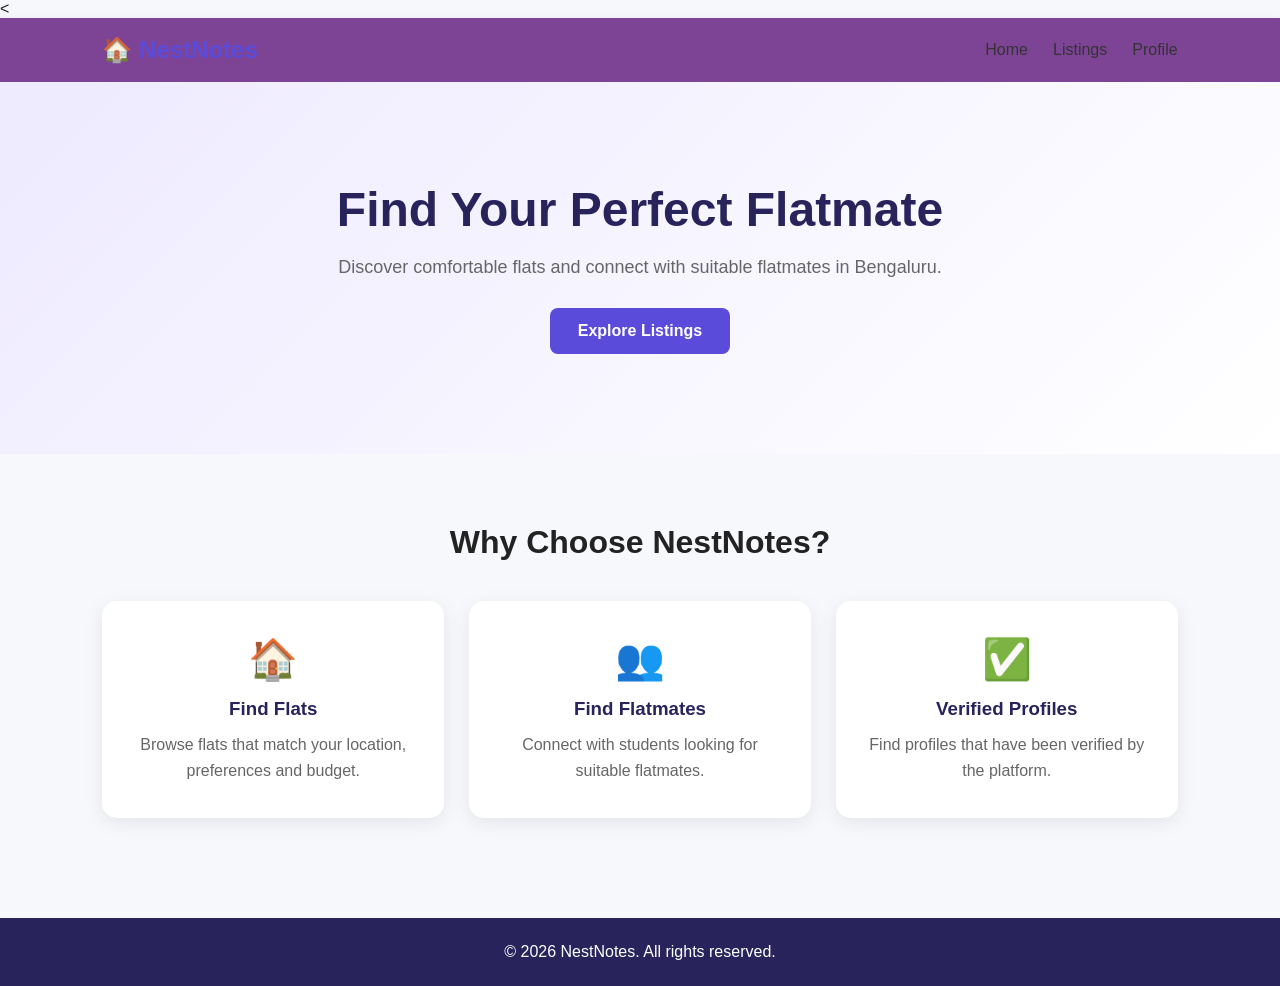
==== index.html @ 0d3398cb "feat: complete NestNotes week 2 backend" ====
<<!DOCTYPE html>
<html lang="en">

<head>
    <meta charset="UTF-8">
    <meta name="viewport" content="width=device-width, initial-scale=1.0">

    <title>NestNotes - Find Your Perfect Flatmate</title>

    <link rel="stylesheet" href="styles.css">
</head>

<body>

    <!-- Navigation -->
    <nav class="navbar">

        <div class="logo">
            🏠 NestNotes
        </div>

        <ul class="nav-links">
            <li><a href="index.html">Home</a></li>
            <li><a href="#">Listings</a></li>
            <li><a href="#">Profile</a></li>
        </ul>

    </nav>


    <!-- Hero Section -->
    <section class="hero">

        <h1>Find Your Perfect Flatmate</h1>

        <p>
            Discover comfortable flats and connect with suitable
            flatmates in Bengaluru.
        </p>

        <a href="#" class="btn">
            Explore Listings
        </a>

    </section>


    <!-- Features -->
    <section class="features">

        <h2>Why Choose NestNotes?</h2>

        <div class="feature-container">

            <div class="card">
                <div class="icon">🏠</div>

                <h3>Find Flats</h3>

                <p>
                    Browse flats that match your location,
                    preferences and budget.
                </p>
            </div>


            <div class="card">
                <div class="icon">👥</div>

                <h3>Find Flatmates</h3>

                <p>
                    Connect with students looking for
                    suitable flatmates.
                </p>
            </div>


            <div class="card">
                <div class="icon">✅</div>

                <h3>Verified Profiles</h3>

                <p>
                    Find profiles that have been verified
                    by the platform.
                </p>
            </div>

        </div>

    </section>


    <!-- Footer -->
    <footer>

        <p>
            © 2026 NestNotes. All rights reserved.
        </p>

    </footer>

</body>

</html>
---- styles.css ----
* {
    margin: 0;
    padding: 0;
    box-sizing: border-box;
}

body {
    font-family: Arial, sans-serif;
    background: #f7f8fc;
    color: #222;
}

/* Navbar */

.navbar {
    display: flex;
    justify-content: space-between;
    align-items: center;
    padding: 18px 8%;
    background: rgb(125, 68, 150);
    box-shadow: 0 2px 10px rgba(0, 0, 0, 0.08);
}

.logo {
    font-size: 24px;
    font-weight: bold;
    color: #5b4bdb;
}

.nav-links {
    display: flex;
    gap: 25px;
    list-style: none;
}

.nav-links a {
    text-decoration: none;
    color: #333;
    font-weight: 500;
}

.nav-links a:hover {
    color: #5b4bdb;
}

/* Hero */

.hero {
    text-align: center;
    padding: 100px 20px;
    background: linear-gradient(135deg, #eeeaff, #ffffff);
}

.hero h1 {
    font-size: 48px;
    margin-bottom: 20px;
    color: #29235c;
}

.hero p {
    font-size: 18px;
    color: #666;
    margin-bottom: 30px;
}

.btn {
    display: inline-block;
    padding: 14px 28px;
    background: #5b4bdb;
    color: white;
    text-decoration: none;
    border-radius: 8px;
    font-weight: bold;
    transition: 0.3s;
}

.btn:hover {
    background: #4334b5;
    transform: translateY(-2px);
}

/* Features */

.features {
    padding: 70px 8%;
}

.features h2 {
    text-align: center;
    margin-bottom: 40px;
    font-size: 32px;
}

.feature-container {
    display: grid;
    grid-template-columns: repeat(3, 1fr);
    gap: 25px;
}

.card {
    background: white;
    padding: 35px 25px;
    border-radius: 15px;
    text-align: center;
    box-shadow: 0 5px 20px rgba(0, 0, 0, 0.08);
    transition: 0.3s;
}

.card:hover {
    transform: translateY(-8px);
}

.card .icon {
    font-size: 40px;
    margin-bottom: 15px;
}

.card h3 {
    margin-bottom: 12px;
    color: #29235c;
}

.card p {
    color: #666;
    line-height: 1.6;
}

/* Footer */

footer {
    text-align: center;
    padding: 25px;
    background: #29235c;
    color: white;
    margin-top: 30px;
}

/* Mobile */

@media (max-width: 768px) {

    .navbar {
        flex-direction: column;
        gap: 15px;
    }

    .nav-links {
        gap: 15px;
    }

    .hero h1 {
        font-size: 35px;
    }

    .feature-container {
        grid-template-columns: 1fr;
    }
}
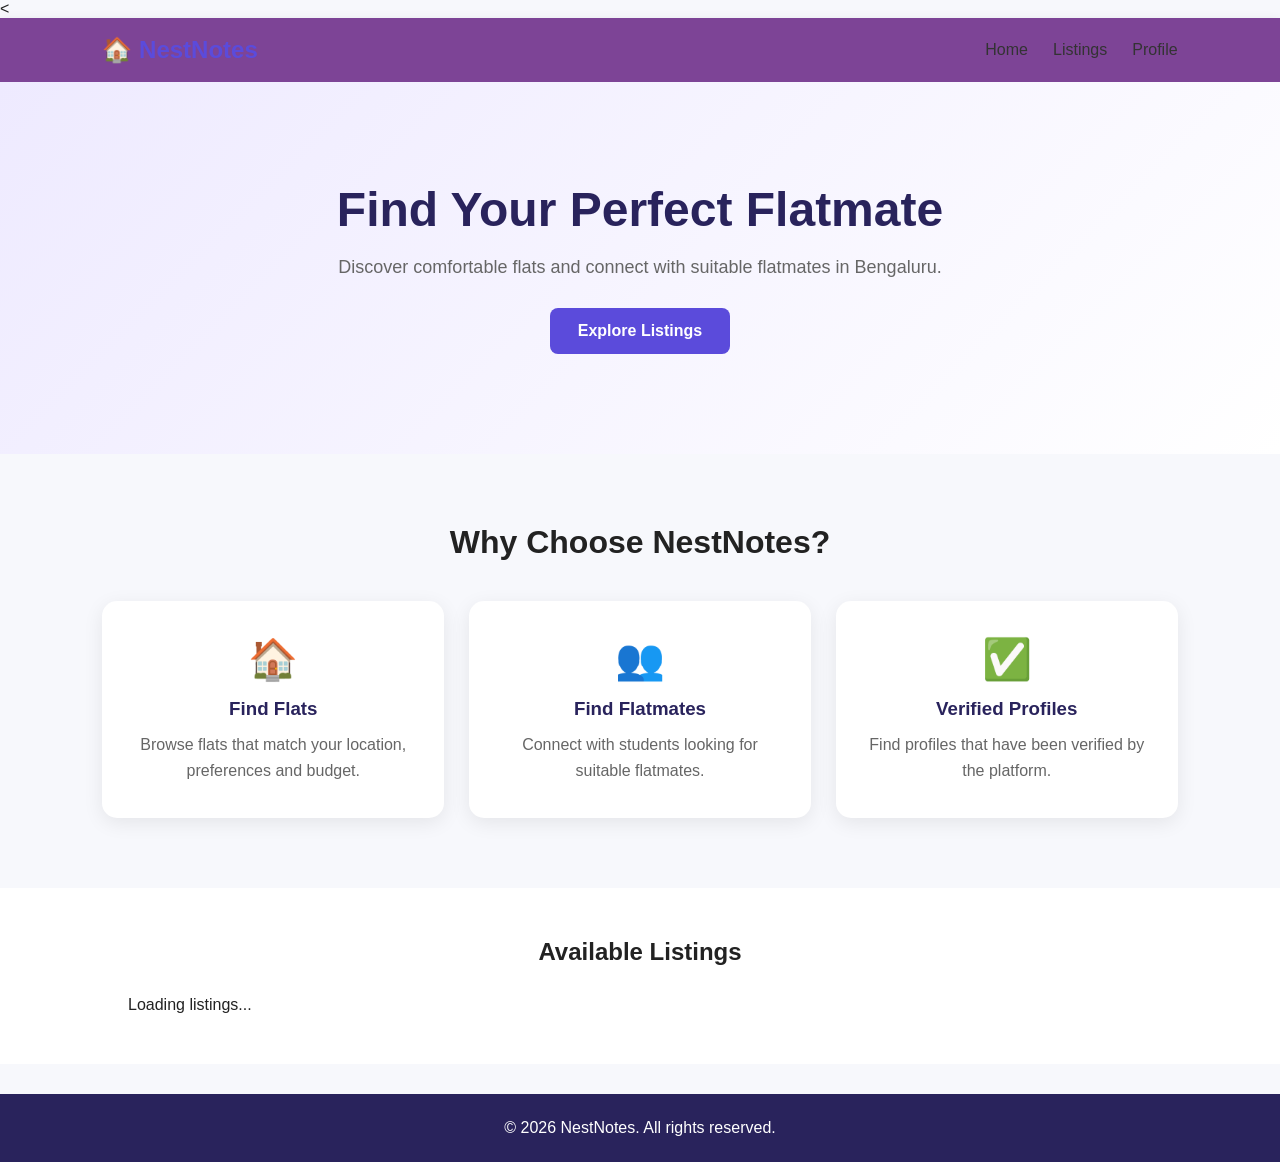
==== commit 16ef2a27: "feat: complete NestNotes frontend and listings updates" ====
--- a/index.html
+++ b/index.html
@@ -91,6 +91,13 @@
 
     </section>
 
+    <section class="listings">
+        <h2>Available Listings</h2>
+
+        <div id="listings-container">
+            Loading listings...
+        </div>
+    </section>
 
     <!-- Footer -->
     <footer>
@@ -100,7 +107,7 @@
         </p>
 
     </footer>
-
+<script src="script.js"></script>
 </body>
 
 </html>
--- a/styles.css
+++ b/styles.css
@@ -155,4 +155,37 @@
     .feature-container {
         grid-template-columns: 1fr;
     }
+}
+/* Listings Section */
+
+.listings {
+    padding: 50px 10%;
+    background: #ffffff;
+}
+
+.listings h2 {
+    text-align: center;
+    margin-bottom: 30px;
+}
+
+#listings-container {
+    display: grid;
+    grid-template-columns: repeat(auto-fit, minmax(250px, 1fr));
+    gap: 25px;
+}
+
+#listings-container > div {
+    padding: 25px;
+    border: 1px solid #ddd;
+    border-radius: 12px;
+    background: #f9f9f9;
+    box-shadow: 0 4px 10px rgba(0, 0, 0, 0.08);
+}
+
+#listings-container h3 {
+    margin-bottom: 12px;
+}
+
+#listings-container p {
+    margin: 8px 0;
 }
